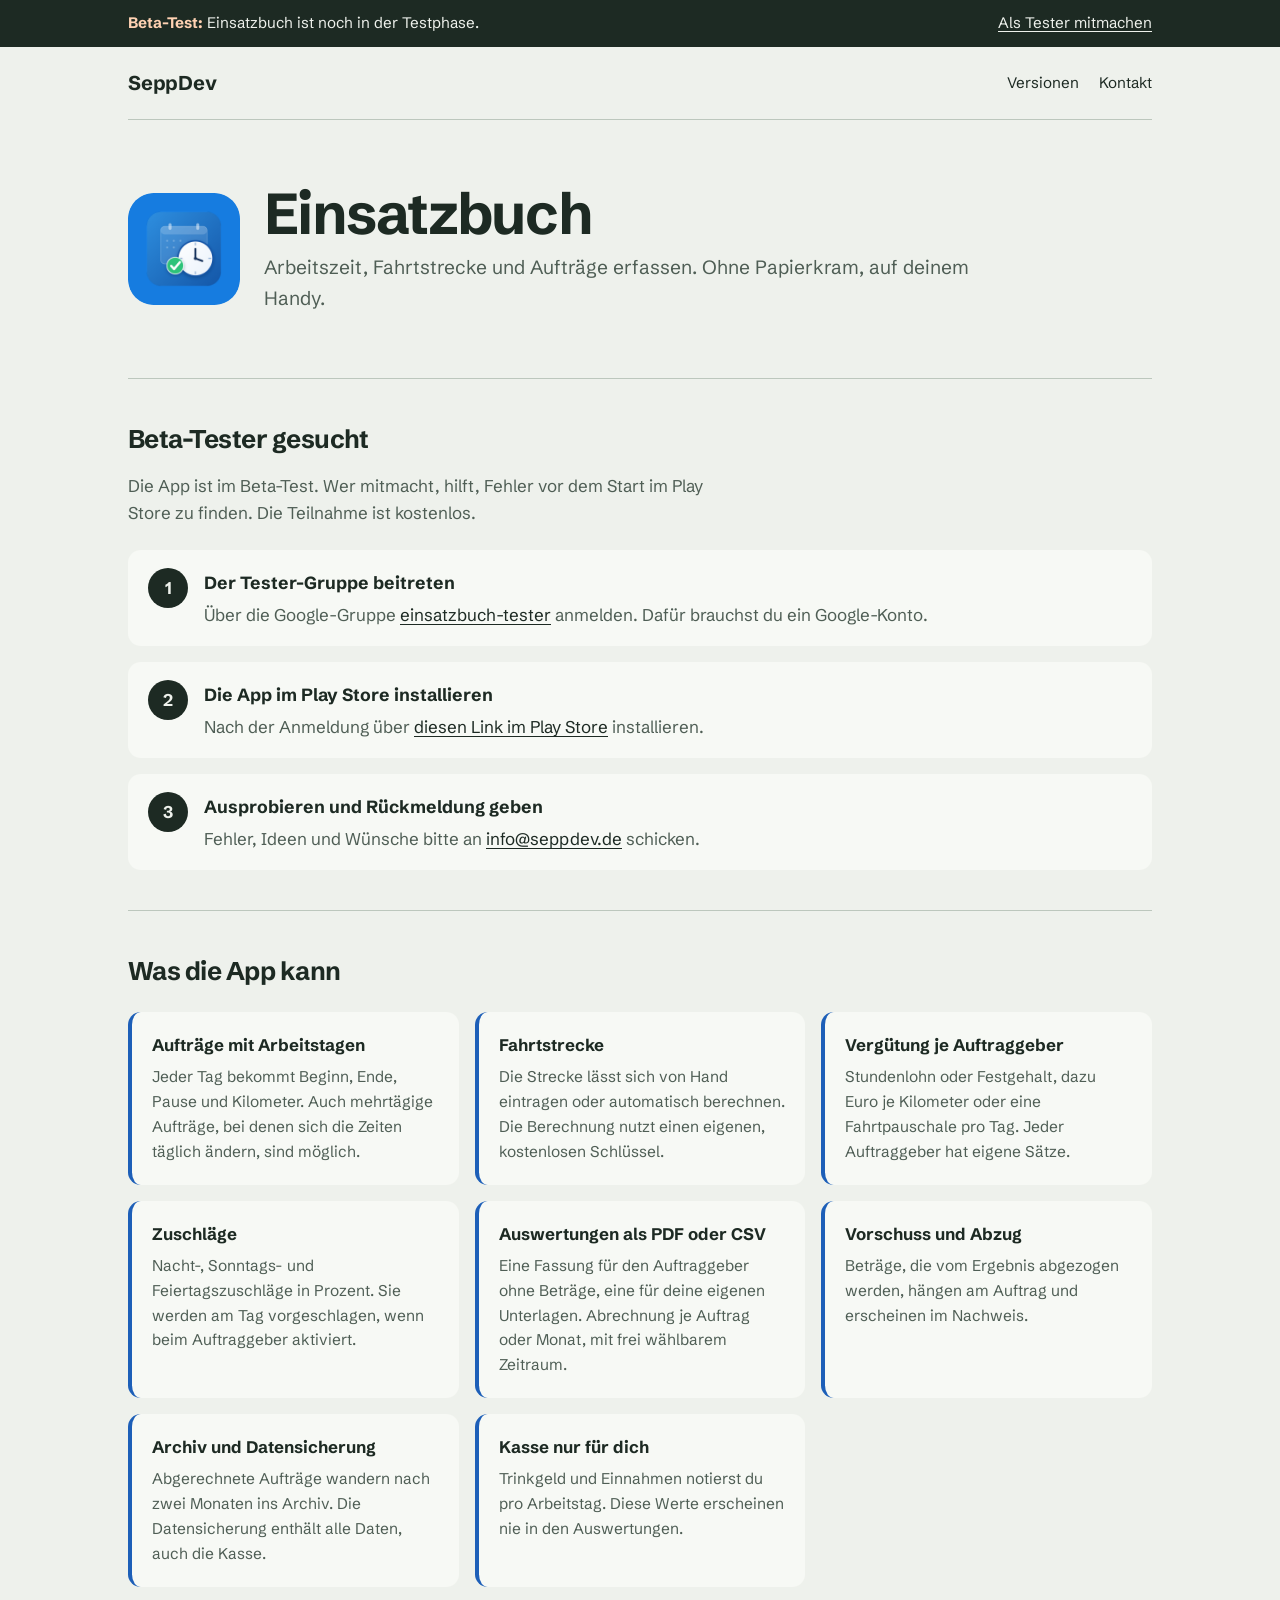
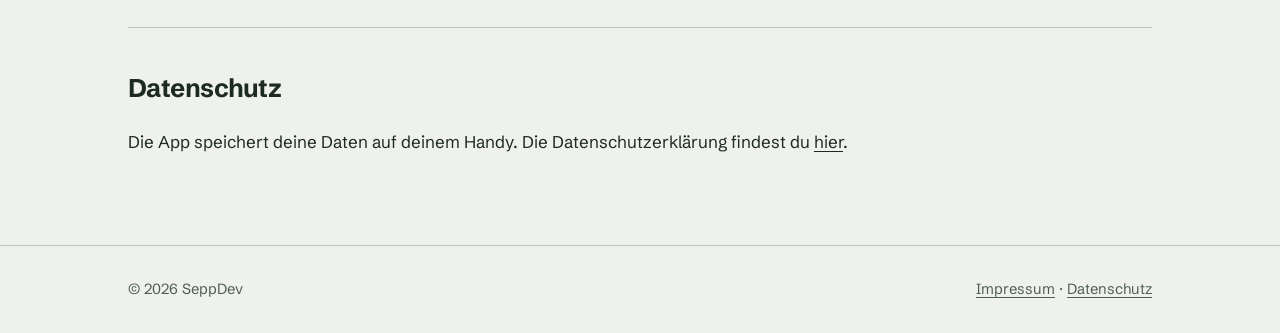
==== einsatzbuch/index.html @ 0b414c84 "Update site: beta info, tester steps, app icon Startseite und App-Seite mit Beta-Hinweis, Tester-Anl" ====
<!DOCTYPE html>
<html lang="de">
<head>
  <meta charset="utf-8">
  <meta name="viewport" content="width=device-width, initial-scale=1">
  <title>Einsatzbuch – Beta-Test – SeppDev</title>
  <meta name="description" content="Einsatzbuch: Arbeitszeit, Fahrtstrecke, Aufträge und Auswertungen auf dem Android-Handy. Jetzt im Beta-Test.">
  <link rel="preconnect" href="https://fonts.googleapis.com">
  <link rel="preconnect" href="https://fonts.gstatic.com" crossorigin>
  <link href="https://fonts.googleapis.com/css2?family=Schibsted+Grotesk:wght@400;600;700&display=swap" rel="stylesheet">
  <link rel="stylesheet" href="../style.css">
</head>
<body>

<div class="beta-bar">
  <div class="wrap">
    <span><strong>Beta-Test:</strong> Einsatzbuch ist noch in der Testphase.</span>
    <a href="#testen">Als Tester mitmachen</a>
  </div>
</div>

<header class="wrap site-head">
  <a class="brand" href="../">SeppDev</a>
  <nav class="site-nav" aria-label="Hauptmenü">
    <a href="versionen.html">Versionen</a>
    <a href="../#kontakt">Kontakt</a>
  </nav>
</header>

<main class="wrap">

  <div class="app-head">
    <img class="app-icon" src="icon.png" width="112" height="112" alt="Einsatzbuch-Icon">
    <div>
      <h1>Einsatzbuch</h1>
      <p class="lede">Arbeitszeit, Fahrtstrecke und Aufträge erfassen. Ohne Papierkram, auf deinem Handy.</p>
    </div>
  </div>

  <section id="testen" aria-labelledby="testen-titel">
    <h2 id="testen-titel">Beta-Tester gesucht</h2>
    <p class="section-lede">Die App ist im Beta-Test. Wer mitmacht, hilft, Fehler vor dem Start im Play Store zu finden. Die Teilnahme ist kostenlos.</p>
    <ol class="steps">
      <li>
        <div>
          <h3>Der Tester-Gruppe beitreten</h3>
          <p>Über die Google-Gruppe <a href="https://groups.google.com/g/einsatzbuch-tester">einsatzbuch-tester</a> anmelden. Dafür brauchst du ein Google-Konto.</p>
        </div>
      </li>
      <li>
        <div>
          <h3>Die App im Play Store installieren</h3>
          <p>Nach der Anmeldung über <a href="https://play.google.com/store/apps/details?id=de.einsatzbuch.app">diesen Link im Play Store</a> installieren.</p>
        </div>
      </li>
      <li>
        <div>
          <h3>Ausprobieren und Rückmeldung geben</h3>
          <p>Fehler, Ideen und Wünsche bitte an <a href="mailto:info@seppdev.de">info@seppdev.de</a> schicken.</p>
        </div>
      </li>
    </ol>
  </section>

  <section aria-labelledby="funktionen-titel">
    <h2 id="funktionen-titel">Was die App kann</h2>
    <div class="feature-grid">
      <article class="feature">
        <h3>Aufträge mit Arbeitstagen</h3>
        <p>Jeder Tag bekommt Beginn, Ende, Pause und Kilometer. Auch mehrtägige Aufträge, bei denen sich die Zeiten täglich ändern, sind möglich.</p>
      </article>
      <article class="feature">
        <h3>Fahrtstrecke</h3>
        <p>Die Strecke lässt sich von Hand eintragen oder automatisch berechnen. Die Berechnung nutzt einen eigenen, kostenlosen Schlüssel.</p>
      </article>
      <article class="feature">
        <h3>Vergütung je Auftraggeber</h3>
        <p>Stundenlohn oder Festgehalt, dazu Euro je Kilometer oder eine Fahrtpauschale pro Tag. Jeder Auftraggeber hat eigene Sätze.</p>
      </article>
      <article class="feature">
        <h3>Zuschläge</h3>
        <p>Nacht-, Sonntags- und Feiertagszuschläge in Prozent. Sie werden am Tag vorgeschlagen, wenn beim Auftraggeber aktiviert.</p>
      </article>
      <article class="feature">
        <h3>Auswertungen als PDF oder CSV</h3>
        <p>Eine Fassung für den Auftraggeber ohne Beträge, eine für deine eigenen Unterlagen. Abrechnung je Auftrag oder Monat, mit frei wählbarem Zeitraum.</p>
      </article>
      <article class="feature">
        <h3>Vorschuss und Abzug</h3>
        <p>Beträge, die vom Ergebnis abgezogen werden, hängen am Auftrag und erscheinen im Nachweis.</p>
      </article>
      <article class="feature">
        <h3>Archiv und Datensicherung</h3>
        <p>Abgerechnete Aufträge wandern nach zwei Monaten ins Archiv. Die Datensicherung enthält alle Daten, auch die Kasse.</p>
      </article>
      <article class="feature">
        <h3>Kasse nur für dich</h3>
        <p>Trinkgeld und Einnahmen notierst du pro Arbeitstag. Diese Werte erscheinen nie in den Auswertungen.</p>
      </article>
    </div>
  </section>

  <section aria-labelledby="daten-titel">
    <h2 id="daten-titel">Datenschutz</h2>
    <p>Die App speichert deine Daten auf deinem Handy. Die Datenschutzerklärung findest du <a href="../datenschutz.html">hier</a>.</p>
  </section>

</main>

<footer class="site-foot">
  <div class="wrap">
    <span>© 2026 SeppDev</span>
    <span><a href="../impressum.html">Impressum</a> · <a href="../datenschutz.html">Datenschutz</a></span>
  </div>
</footer>

</body>
</html>
---- style.css ----
/* SeppDev – gemeinsames Stylesheet */

:root {
  --paper: #eef1ec;
  --paper-2: #e4eae1;
  --card: #f7f9f5;
  --ink: #1d2a23;
  --ink-soft: #4f5e55;
  --rule: #bcc7bd;
  --signal: #e0570f;
  --signal-soft: #fde7d9;
  --blue: #1d5fb8;
  --measure: 62ch;
  --font: "Schibsted Grotesk", system-ui, -apple-system, "Segoe UI", sans-serif;
}

* { box-sizing: border-box; }
html { -webkit-text-size-adjust: 100%; scroll-behavior: smooth; }

body {
  margin: 0;
  background: var(--paper);
  color: var(--ink);
  font-family: var(--font);
  font-size: 1.0625rem;
  line-height: 1.6;
}

img, svg { display: block; max-width: 100%; }

a { color: var(--ink); text-decoration-thickness: 1px; text-underline-offset: 0.2em; }
a:hover { color: var(--signal); }

:focus-visible { outline: 3px solid var(--signal); outline-offset: 3px; }

.wrap { width: min(100% - 2.5rem, 64rem); margin-inline: auto; }

/* Kopfzeile */
.site-head {
  display: flex; align-items: center; justify-content: space-between; gap: 1rem;
  padding-block: 1.25rem; border-bottom: 1px solid var(--rule);
}
.brand { font-weight: 700; font-size: 1.25rem; letter-spacing: -0.01em; text-decoration: none; }
.site-nav { display: flex; flex-wrap: wrap; gap: 1.25rem; font-size: 0.95rem; }
.site-nav a { text-decoration: none; }
.site-nav a:hover { text-decoration: underline; }

/* Beta-Banner */
.beta-bar {
  background: var(--ink); color: var(--paper);
  padding-block: 0.7rem;
  font-size: 0.95rem;
}
.beta-bar .wrap { display: flex; flex-wrap: wrap; gap: 0.4rem 1rem; align-items: baseline; justify-content: space-between; }
.beta-bar strong { color: #ffd2b3; }
.beta-bar a { color: var(--paper); }

/* Hero */
.hero { padding-block: clamp(2.5rem, 7vw, 5rem) clamp(2rem, 5vw, 3.5rem); }
.hero h1 {
  font-size: clamp(2.3rem, 6vw, 4.4rem);
  line-height: 1.02; font-weight: 700; letter-spacing: -0.035em;
  margin: 0 0 1.25rem; max-width: 15ch;
}
.lede { font-size: 1.2rem; color: var(--ink-soft); max-width: var(--measure); margin: 0; }
.hero-actions { display: flex; flex-wrap: wrap; gap: 0.75rem; margin-top: 1.75rem; }

/* Buttons */
.btn {
  display: inline-block; padding: 0.75rem 1.25rem; border-radius: 0.6rem;
  background: var(--ink); color: var(--paper); text-decoration: none; font-weight: 600;
}
.btn:hover { background: var(--signal); color: #fff; }
.btn-ghost { background: transparent; color: var(--ink); box-shadow: inset 0 0 0 1.5px var(--ink); }
.btn-ghost:hover { background: var(--ink); color: var(--paper); }
.btn[aria-disabled="true"] { background: var(--rule); color: var(--ink-soft); pointer-events: none; }

/* Abschnitte */
section { padding-block: 2.5rem; border-top: 1px solid var(--rule); }
h2 { font-size: 1.6rem; letter-spacing: -0.02em; margin: 0 0 1.25rem; }
.section-lede { color: var(--ink-soft); max-width: var(--measure); margin: -0.5rem 0 1.5rem; }

/* Tester-Ablauf: echte Reihenfolge */
.steps { list-style: none; margin: 0; padding: 0; counter-reset: step; display: grid; gap: 1rem; }
.steps li {
  counter-increment: step;
  display: grid; grid-template-columns: 2.5rem 1fr; gap: 1rem;
  background: var(--card); border-radius: 0.8rem; padding: 1.1rem 1.25rem;
}
.steps li::before {
  content: counter(step);
  width: 2.5rem; height: 2.5rem; border-radius: 50%;
  display: grid; place-items: center; font-weight: 700;
  background: var(--ink); color: var(--paper);
}
.steps h3 { margin: 0.1rem 0 0.25rem; font-size: 1.1rem; }
.steps p { margin: 0; color: var(--ink-soft); }

/* Funktionen */
.feature-grid { display: grid; grid-template-columns: repeat(auto-fit, minmax(16rem, 1fr)); gap: 1rem; }
.feature {
  background: var(--card); border-radius: 0.8rem; padding: 1.25rem;
  border-left: 4px solid var(--blue);
}
.feature h3 { margin: 0 0 0.4rem; font-size: 1.05rem; }
.feature p { margin: 0; color: var(--ink-soft); font-size: 0.97rem; }
.feature .tag {
  display: inline-block; margin-bottom: 0.5rem; font-size: 0.8rem; font-weight: 600;
  background: var(--signal-soft); color: #9a3a06; padding: 0.15rem 0.5rem; border-radius: 999px;
}

/* Versionsverlauf */
.timeline { list-style: none; margin: 0; padding: 0; border-left: 2px solid var(--rule); }
.timeline li { position: relative; padding: 0 0 1.75rem 1.5rem; }
.timeline li::before {
  content: ""; position: absolute; left: -0.5rem; top: 0.35rem;
  width: 0.9rem; height: 0.9rem; border-radius: 50%;
  background: var(--paper); border: 2px solid var(--ink);
}
.timeline li.current::before { background: var(--signal); border-color: var(--signal); }
.timeline h3 { margin: 0 0 0.2rem; font-size: 1.15rem; }
.timeline .when { font-size: 0.9rem; color: var(--ink-soft); margin-bottom: 0.4rem; }
.timeline ul { margin: 0; padding-left: 1.1rem; color: var(--ink-soft); }
.timeline li.current .when::after { content: "  ·  aktuell"; color: var(--signal); font-weight: 600; }

/* App-Kopf */
.app-head { display: grid; grid-template-columns: 7rem 1fr; gap: 1.5rem; align-items: center; padding-block: clamp(2.5rem, 6vw, 4rem); }
.app-head .app-icon { width: 7rem; height: 7rem; border-radius: 1.6rem; }
.app-head h1 { font-size: clamp(2.2rem, 5.5vw, 3.6rem); letter-spacing: -0.03em; line-height: 1.05; margin: 0 0 0.5rem; }
.app-icon { border-radius: 1rem; }

/* Fußzeile */
.site-foot { margin-top: 2rem; padding-block: 2rem; border-top: 1px solid var(--rule); font-size: 0.92rem; color: var(--ink-soft); }
.site-foot .wrap { display: flex; flex-wrap: wrap; gap: 0.5rem 1.5rem; justify-content: space-between; }
.site-foot a { color: var(--ink-soft); }

/* Rechtstexte */
.legal { padding-block: 3rem 2rem; }
.legal h1 { font-size: 2.2rem; letter-spacing: -0.02em; margin: 0 0 1.5rem; }
.legal h2 { font-size: 1.2rem; margin: 2rem 0 0.5rem; }
.legal p, .legal address { max-width: var(--measure); font-style: normal; }

@media (max-width: 560px) {
  .site-head { flex-direction: column; align-items: flex-start; }
  .app-head { grid-template-columns: 1fr; }
  .app-head .app-icon { width: 5.5rem; height: 5.5rem; }
  .steps li { grid-template-columns: 2rem 1fr; }
  .steps li::before { width: 2rem; height: 2rem; }
}

@media (prefers-reduced-motion: reduce) {
  * { transition: none !important; animation: none !important; scroll-behavior: auto !important; }
}
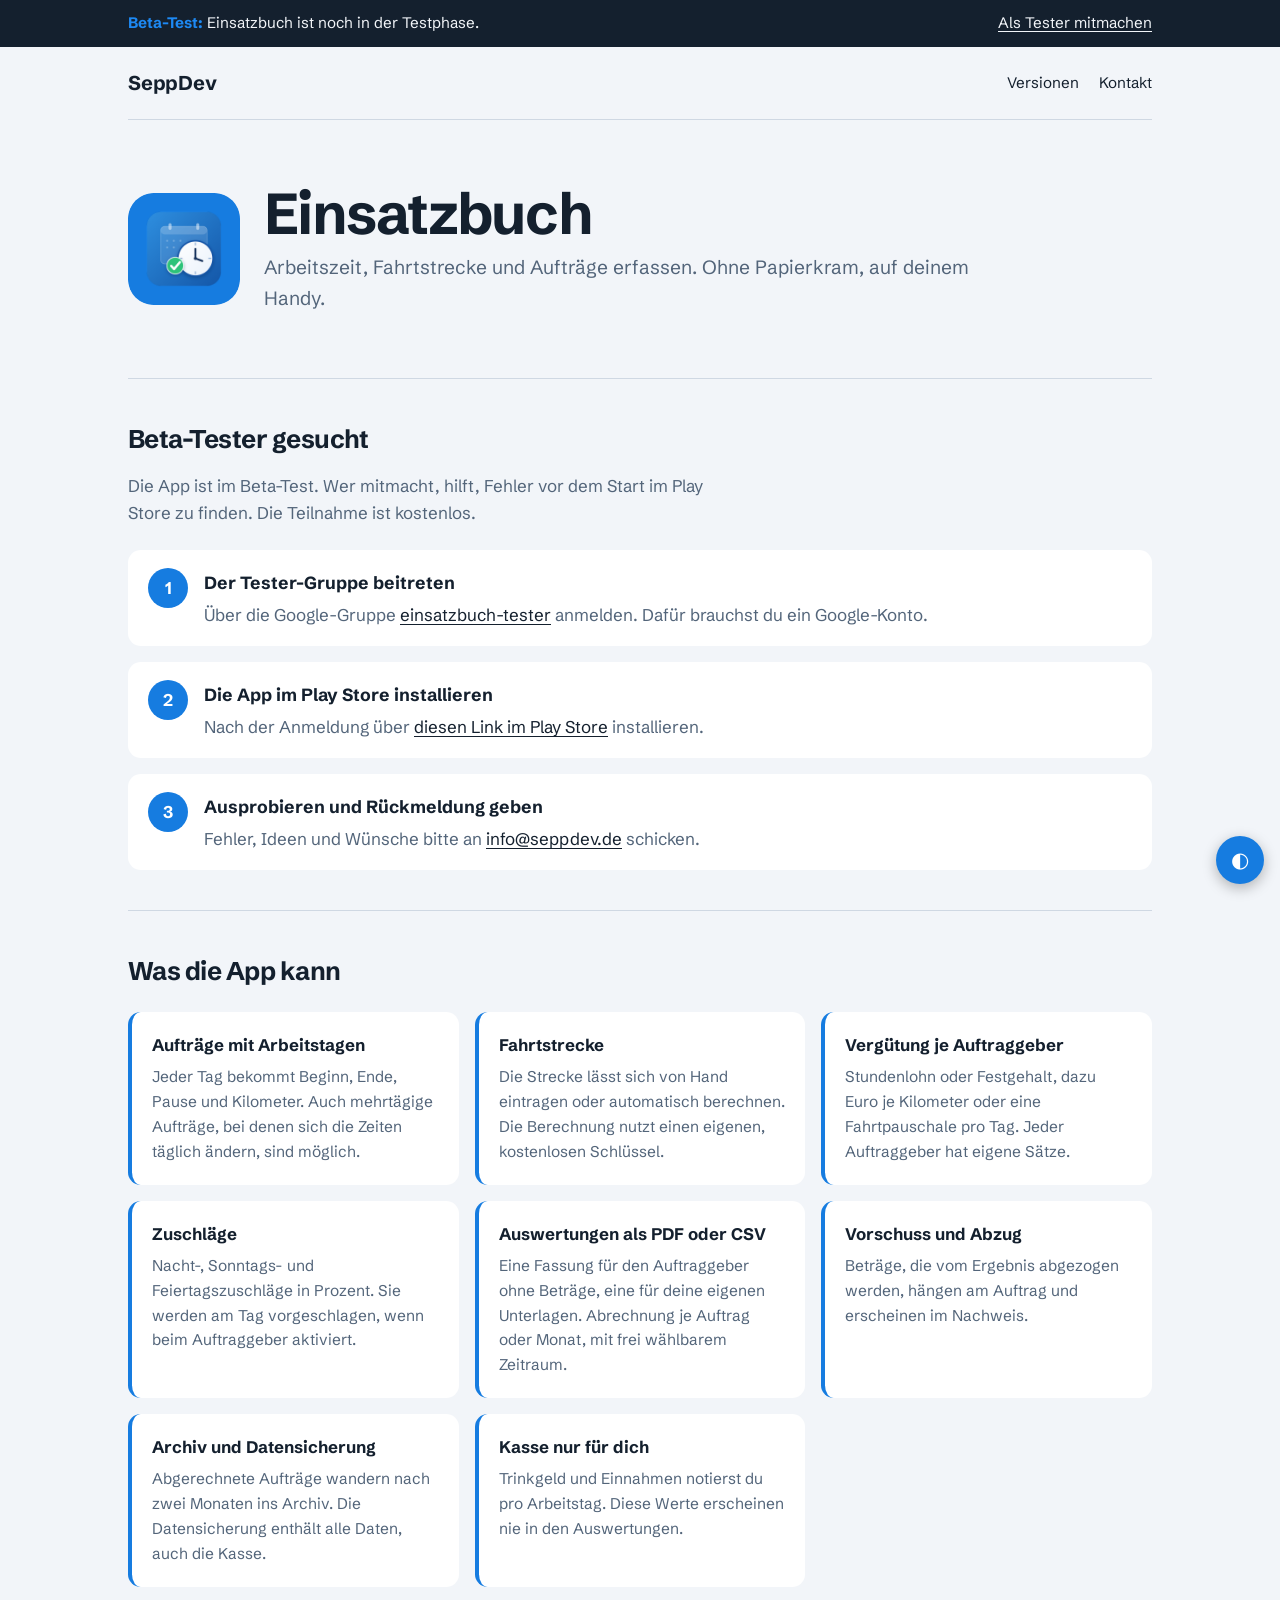
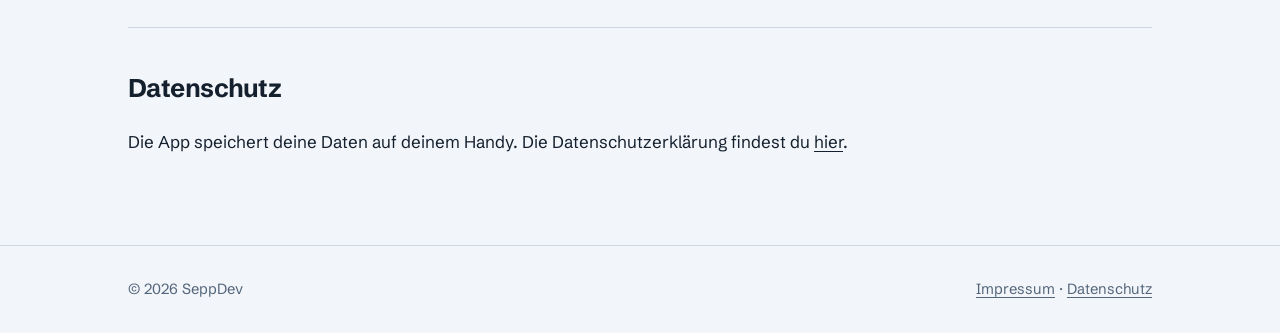
==== commit d7c97faf: "Add dark mode and accent color picker in app blue Co-Authored-By: Claude Sonnet 5.5 <noreply@anthrop" ====
--- a/einsatzbuch/index.html
+++ b/einsatzbuch/index.html
@@ -9,6 +9,7 @@
   <link rel="preconnect" href="https://fonts.gstatic.com" crossorigin>
   <link href="https://fonts.googleapis.com/css2?family=Schibsted+Grotesk:wght@400;600;700&display=swap" rel="stylesheet">
   <link rel="stylesheet" href="../style.css">
+  <script src="../theme.js"></script>
 </head>
 <body>
 
--- a/style.css
+++ b/style.css
@@ -1,17 +1,35 @@
 /* SeppDev – gemeinsames Stylesheet */
 
 :root {
-  --paper: #eef1ec;
-  --paper-2: #e4eae1;
-  --card: #f7f9f5;
-  --ink: #1d2a23;
-  --ink-soft: #4f5e55;
-  --rule: #bcc7bd;
-  --signal: #e0570f;
-  --signal-soft: #fde7d9;
-  --blue: #1d5fb8;
+  --accent: #167CE0;
+  --paper: #f2f5f9;
+  --paper-2: #e6ecf3;
+  --card: #ffffff;
+  --ink: #14202e;
+  --ink-soft: #53657a;
+  --rule: #cfd8e3;
+  --bar-bg: #14202e;
+  --bar-fg: #f2f5f9;
   --measure: 62ch;
   --font: "Schibsted Grotesk", system-ui, -apple-system, "Segoe UI", sans-serif;
+  color-scheme: light;
+}
+:root[data-theme="dark"] {
+  --paper: #0e151e;
+  --paper-2: #151f2b;
+  --card: #1a2635;
+  --ink: #e8eef5;
+  --ink-soft: #9fb0c2;
+  --rule: #2a3a4d;
+  --bar-bg: #1a2635;
+  --bar-fg: #e8eef5;
+  color-scheme: dark;
+}
+:root {
+  --accent-ink: color-mix(in srgb, var(--accent) 72%, var(--ink));
+  --accent-soft: color-mix(in srgb, var(--accent) 16%, var(--paper));
+  --signal: var(--accent-ink);
+  --blue: var(--accent);
 }
 
 * { box-sizing: border-box; }
@@ -47,13 +65,13 @@
 
 /* Beta-Banner */
 .beta-bar {
-  background: var(--ink); color: var(--paper);
+  background: var(--bar-bg); color: var(--bar-fg);
   padding-block: 0.7rem;
   font-size: 0.95rem;
 }
 .beta-bar .wrap { display: flex; flex-wrap: wrap; gap: 0.4rem 1rem; align-items: baseline; justify-content: space-between; }
-.beta-bar strong { color: #ffd2b3; }
-.beta-bar a { color: var(--paper); }
+.beta-bar strong { color: var(--accent-ink); filter: brightness(1.4); }
+.beta-bar a { color: var(--bar-fg); }
 
 /* Hero */
 .hero { padding-block: clamp(2.5rem, 7vw, 5rem) clamp(2rem, 5vw, 3.5rem); }
@@ -68,11 +86,11 @@
 /* Buttons */
 .btn {
   display: inline-block; padding: 0.75rem 1.25rem; border-radius: 0.6rem;
-  background: var(--ink); color: var(--paper); text-decoration: none; font-weight: 600;
+  background: var(--accent); color: #fff; text-decoration: none; font-weight: 600;
 }
-.btn:hover { background: var(--signal); color: #fff; }
-.btn-ghost { background: transparent; color: var(--ink); box-shadow: inset 0 0 0 1.5px var(--ink); }
-.btn-ghost:hover { background: var(--ink); color: var(--paper); }
+.btn:hover { background: var(--accent-ink); color: var(--paper); }
+.btn-ghost { background: transparent; color: var(--ink); box-shadow: inset 0 0 0 1.5px var(--rule); }
+.btn-ghost:hover { background: var(--card); color: var(--ink); box-shadow: inset 0 0 0 1.5px var(--accent); }
 .btn[aria-disabled="true"] { background: var(--rule); color: var(--ink-soft); pointer-events: none; }
 
 /* Abschnitte */
@@ -91,7 +109,7 @@
   content: counter(step);
   width: 2.5rem; height: 2.5rem; border-radius: 50%;
   display: grid; place-items: center; font-weight: 700;
-  background: var(--ink); color: var(--paper);
+  background: var(--accent); color: #fff;
 }
 .steps h3 { margin: 0.1rem 0 0.25rem; font-size: 1.1rem; }
 .steps p { margin: 0; color: var(--ink-soft); }
@@ -100,7 +118,7 @@
 .feature-grid { display: grid; grid-template-columns: repeat(auto-fit, minmax(16rem, 1fr)); gap: 1rem; }
 .feature {
   background: var(--card); border-radius: 0.8rem; padding: 1.25rem;
-  border-left: 4px solid var(--blue);
+  border-left: 4px solid var(--accent);
 }
 .feature h3 { margin: 0 0 0.4rem; font-size: 1.05rem; }
 .feature p { margin: 0; color: var(--ink-soft); font-size: 0.97rem; }
@@ -115,9 +133,9 @@
 .timeline li::before {
   content: ""; position: absolute; left: -0.5rem; top: 0.35rem;
   width: 0.9rem; height: 0.9rem; border-radius: 50%;
-  background: var(--paper); border: 2px solid var(--ink);
+  background: var(--paper); border: 2px solid var(--rule);
 }
-.timeline li.current::before { background: var(--signal); border-color: var(--signal); }
+.timeline li.current::before { background: var(--accent); border-color: var(--accent); }
 .timeline h3 { margin: 0 0 0.2rem; font-size: 1.15rem; }
 .timeline .when { font-size: 0.9rem; color: var(--ink-soft); margin-bottom: 0.4rem; }
 .timeline ul { margin: 0; padding-left: 1.1rem; color: var(--ink-soft); }
@@ -151,3 +169,29 @@
 @media (prefers-reduced-motion: reduce) {
   * { transition: none !important; animation: none !important; scroll-behavior: auto !important; }
 }
+
+/* Darstellung: schwebende Auswahl für Modus und Akzentfarbe */
+.look-toggle {
+  position: fixed; right: 1rem; bottom: 1rem; z-index: 20;
+  width: 3rem; height: 3rem; border-radius: 50%; border: 0; cursor: pointer;
+  background: var(--accent); color: #fff; font-size: 1.3rem; line-height: 1;
+  box-shadow: 0 4px 14px rgba(0,0,0,.28);
+}
+.look-panel {
+  position: fixed; right: 1rem; bottom: 4.5rem; z-index: 20; width: min(18rem, calc(100vw - 2rem));
+  background: var(--card); color: var(--ink); border: 1px solid var(--rule); border-radius: 0.9rem;
+  padding: 1rem; box-shadow: 0 10px 30px rgba(0,0,0,.25);
+}
+.look-panel[hidden] { display: none; }
+.look-panel h2 { font-size: 1rem; margin: 0 0 0.6rem; letter-spacing: 0; }
+.look-panel .row { display: flex; gap: 0.4rem; margin-bottom: 1rem; }
+.look-panel .row button {
+  flex: 1; padding: 0.5rem 0.25rem; border-radius: 0.5rem; cursor: pointer; font: inherit; font-size: 0.9rem;
+  background: transparent; color: var(--ink); border: 1px solid var(--rule);
+}
+.look-panel .row button[aria-pressed="true"] { background: var(--accent); border-color: var(--accent); color: #fff; }
+.swatches { display: grid; grid-template-columns: repeat(4, 1fr); gap: 0.5rem; }
+.swatches button {
+  height: 2.4rem; border-radius: 0.6rem; cursor: pointer; border: 2px solid transparent;
+}
+.swatches button[aria-pressed="true"] { border-color: var(--ink); box-shadow: inset 0 0 0 2px var(--card); }
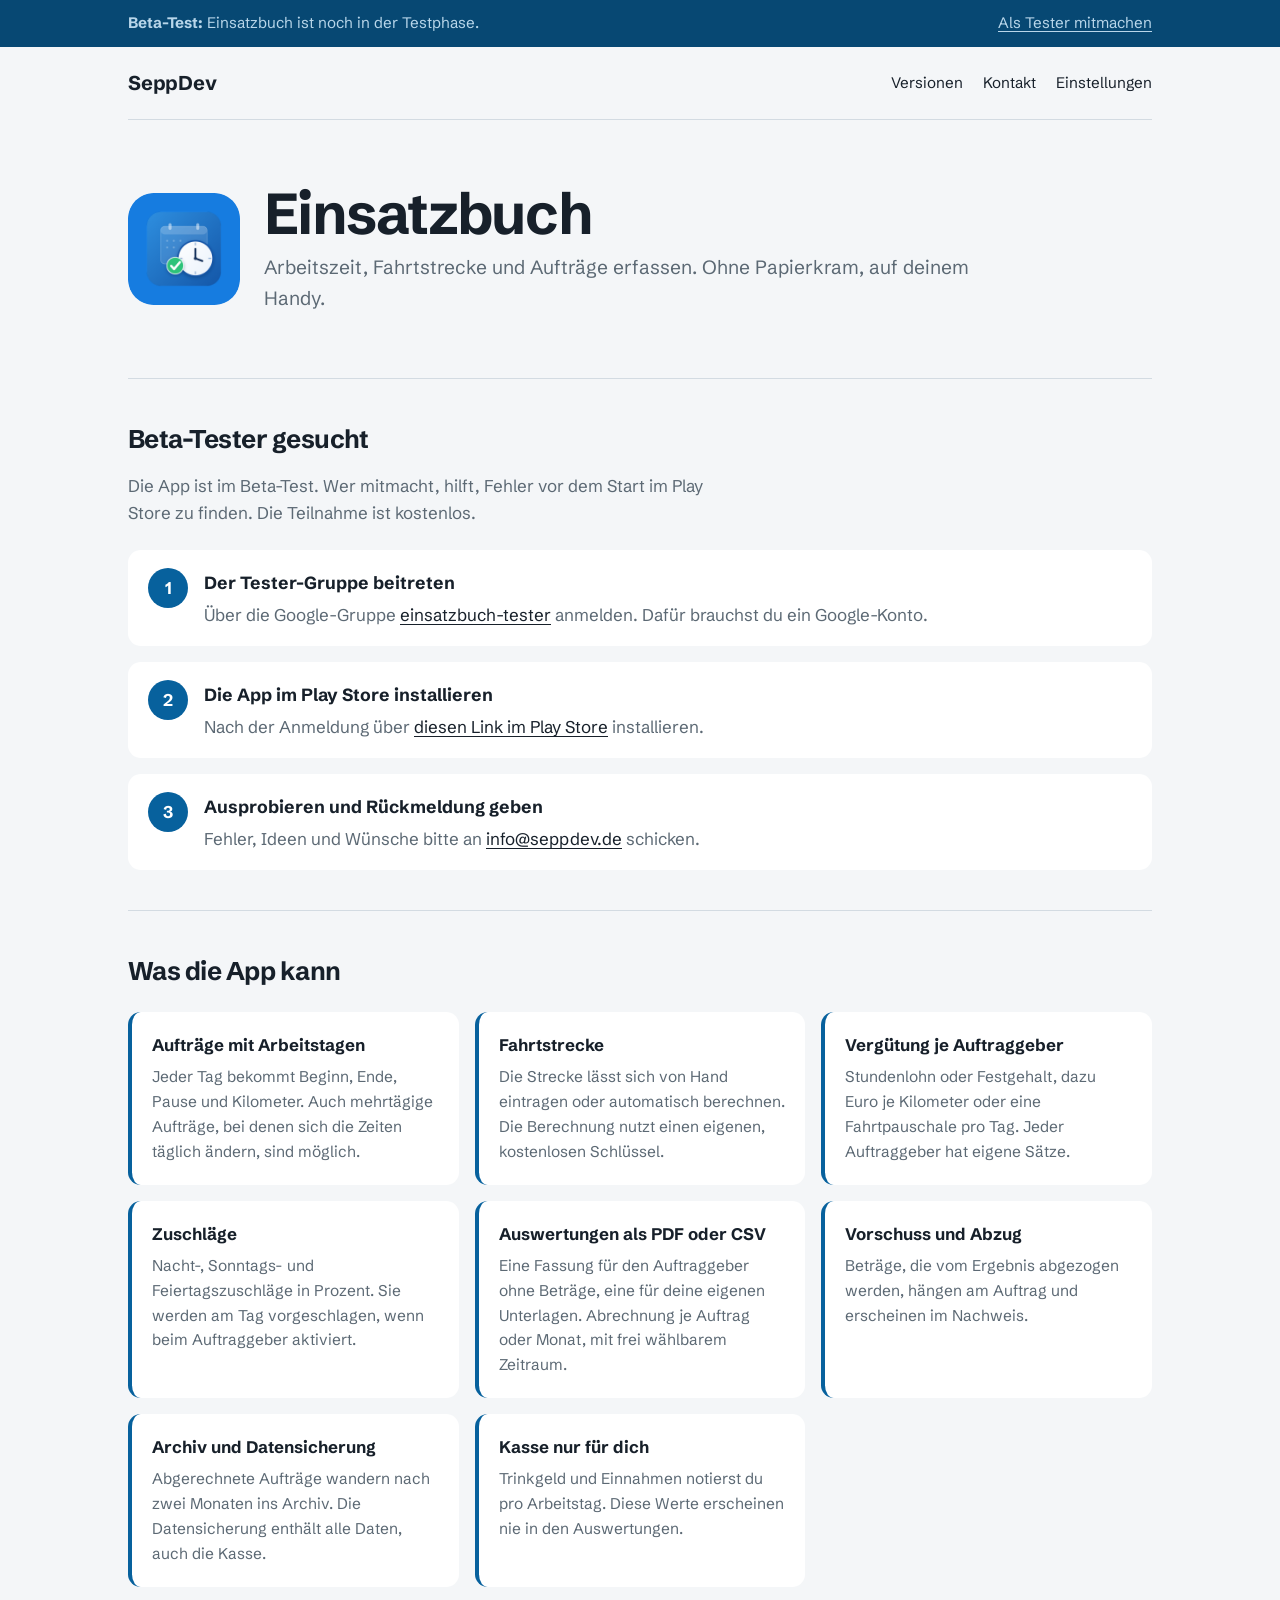
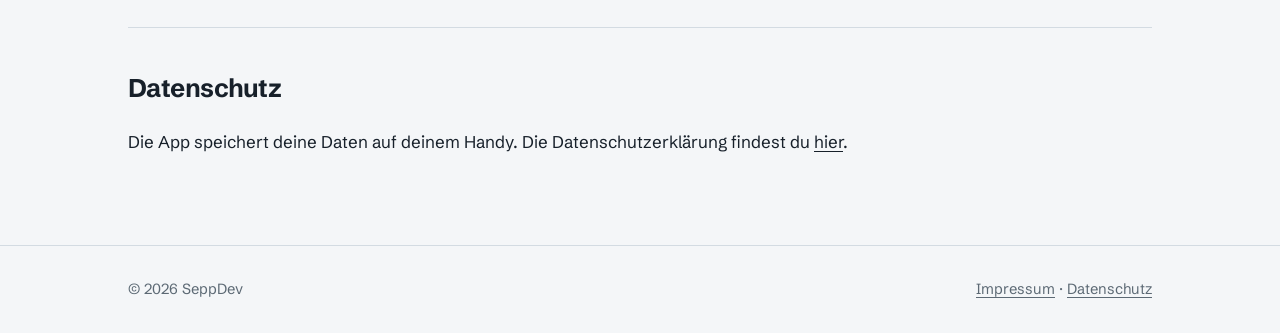
==== commit da9e1fb3: "Add settings page in the navigation with full personalization Co-Authored-By: Claude Sonnet 5.5 <nor" ====
--- a/einsatzbuch/index.html
+++ b/einsatzbuch/index.html
@@ -25,6 +25,7 @@
   <nav class="site-nav" aria-label="Hauptmenü">
     <a href="versionen.html">Versionen</a>
     <a href="../#kontakt">Kontakt</a>
+    <a href="../einstellungen.html">Einstellungen</a>
   </nav>
 </header>
 
--- a/style.css
+++ b/style.css
@@ -1,35 +1,39 @@
 /* SeppDev – gemeinsames Stylesheet */
 
+/* Farben und Töne stammen aus der App (Theme.kt, Accents.kt). theme.js setzt sie je nach Auswahl. */
 :root {
-  --accent: #167CE0;
-  --paper: #f2f5f9;
-  --paper-2: #e6ecf3;
-  --card: #ffffff;
-  --ink: #14202e;
-  --ink-soft: #53657a;
-  --rule: #cfd8e3;
-  --bar-bg: #14202e;
-  --bar-fg: #f2f5f9;
+  --paper: #F4F6F8;
+  --card: #FFFFFF;
+  --ink: #17202A;
+  --ink-soft: #5C6974;
+  --rule: #D3DBE2;
+  --accent: #07619D;
+  --on-accent: #FFFFFF;
+  --accent-ink: #07619D;
+  --accent-deep: #074873;
+  --on-deep: #B8D6EA;
+  --accent-soft: #DFEAF2;
+  --bar-bg: var(--accent-deep);
+  --bar-fg: var(--on-deep);
+  --signal: var(--accent-ink);
+  --rs: 1;
+  --sp: 1;
   --measure: 62ch;
   --font: "Schibsted Grotesk", system-ui, -apple-system, "Segoe UI", sans-serif;
   color-scheme: light;
 }
+:root[data-font="system"] { --font: system-ui, -apple-system, "Segoe UI", Roboto, sans-serif; }
+:root[data-font="serif"] { --font: Georgia, "Times New Roman", serif; }
 :root[data-theme="dark"] {
-  --paper: #0e151e;
-  --paper-2: #151f2b;
-  --card: #1a2635;
-  --ink: #e8eef5;
-  --ink-soft: #9fb0c2;
-  --rule: #2a3a4d;
-  --bar-bg: #1a2635;
-  --bar-fg: #e8eef5;
+  --paper: #111820;
+  --card: #161C22;
+  --ink: #E8EDF2;
+  --ink-soft: #9AA7B2;
+  --rule: #323D47;
+  --accent-ink: #84C2EB;
+  --accent-deep: #0E344E;
+  --accent-soft: #2A3A46;
   color-scheme: dark;
-}
-:root {
-  --accent-ink: color-mix(in srgb, var(--accent) 72%, var(--ink));
-  --accent-soft: color-mix(in srgb, var(--accent) 16%, var(--paper));
-  --signal: var(--accent-ink);
-  --blue: var(--accent);
 }
 
 * { box-sizing: border-box; }
@@ -70,7 +74,7 @@
   font-size: 0.95rem;
 }
 .beta-bar .wrap { display: flex; flex-wrap: wrap; gap: 0.4rem 1rem; align-items: baseline; justify-content: space-between; }
-.beta-bar strong { color: var(--accent-ink); filter: brightness(1.4); }
+.beta-bar strong { color: var(--bar-fg); }
 .beta-bar a { color: var(--bar-fg); }
 
 /* Hero */
@@ -85,16 +89,16 @@
 
 /* Buttons */
 .btn {
-  display: inline-block; padding: 0.75rem 1.25rem; border-radius: 0.6rem;
-  background: var(--accent); color: #fff; text-decoration: none; font-weight: 600;
+  display: inline-block; padding: 0.75rem 1.25rem; border-radius: calc(0.6rem * var(--rs));
+  background: var(--accent); color: var(--on-accent); text-decoration: none; font-weight: 600;
 }
-.btn:hover { background: var(--accent-ink); color: var(--paper); }
+.btn:hover { background: var(--accent-deep); color: var(--on-deep); }
 .btn-ghost { background: transparent; color: var(--ink); box-shadow: inset 0 0 0 1.5px var(--rule); }
 .btn-ghost:hover { background: var(--card); color: var(--ink); box-shadow: inset 0 0 0 1.5px var(--accent); }
 .btn[aria-disabled="true"] { background: var(--rule); color: var(--ink-soft); pointer-events: none; }
 
 /* Abschnitte */
-section { padding-block: 2.5rem; border-top: 1px solid var(--rule); }
+section { padding-block: calc(2.5rem * var(--sp)); border-top: 1px solid var(--rule); }
 h2 { font-size: 1.6rem; letter-spacing: -0.02em; margin: 0 0 1.25rem; }
 .section-lede { color: var(--ink-soft); max-width: var(--measure); margin: -0.5rem 0 1.5rem; }
 
@@ -103,13 +107,13 @@
 .steps li {
   counter-increment: step;
   display: grid; grid-template-columns: 2.5rem 1fr; gap: 1rem;
-  background: var(--card); border-radius: 0.8rem; padding: 1.1rem 1.25rem;
+  background: var(--card); border-radius: calc(0.8rem * var(--rs)); padding: 1.1rem 1.25rem;
 }
 .steps li::before {
   content: counter(step);
   width: 2.5rem; height: 2.5rem; border-radius: 50%;
   display: grid; place-items: center; font-weight: 700;
-  background: var(--accent); color: #fff;
+  background: var(--accent); color: var(--on-accent);
 }
 .steps h3 { margin: 0.1rem 0 0.25rem; font-size: 1.1rem; }
 .steps p { margin: 0; color: var(--ink-soft); }
@@ -117,19 +121,15 @@
 /* Funktionen */
 .feature-grid { display: grid; grid-template-columns: repeat(auto-fit, minmax(16rem, 1fr)); gap: 1rem; }
 .feature {
-  background: var(--card); border-radius: 0.8rem; padding: 1.25rem;
+  background: var(--card); border-radius: calc(0.8rem * var(--rs)); padding: 1.25rem;
   border-left: 4px solid var(--accent);
 }
 .feature h3 { margin: 0 0 0.4rem; font-size: 1.05rem; }
 .feature p { margin: 0; color: var(--ink-soft); font-size: 0.97rem; }
-.feature .tag {
-  display: inline-block; margin-bottom: 0.5rem; font-size: 0.8rem; font-weight: 600;
-  background: var(--signal-soft); color: #9a3a06; padding: 0.15rem 0.5rem; border-radius: 999px;
-}
 
 /* Versionsverlauf */
 .timeline { list-style: none; margin: 0; padding: 0; border-left: 2px solid var(--rule); }
-.timeline li { position: relative; padding: 0 0 1.75rem 1.5rem; }
+.timeline li { position: relative; padding: 0 0 calc(1.75rem * var(--sp)) 1.5rem; }
 .timeline li::before {
   content: ""; position: absolute; left: -0.5rem; top: 0.35rem;
   width: 0.9rem; height: 0.9rem; border-radius: 50%;
@@ -143,9 +143,9 @@
 
 /* App-Kopf */
 .app-head { display: grid; grid-template-columns: 7rem 1fr; gap: 1.5rem; align-items: center; padding-block: clamp(2.5rem, 6vw, 4rem); }
-.app-head .app-icon { width: 7rem; height: 7rem; border-radius: 1.6rem; }
+.app-head .app-icon { width: 7rem; height: 7rem; border-radius: calc(1.6rem * var(--rs)); }
 .app-head h1 { font-size: clamp(2.2rem, 5.5vw, 3.6rem); letter-spacing: -0.03em; line-height: 1.05; margin: 0 0 0.5rem; }
-.app-icon { border-radius: 1rem; }
+.app-icon { border-radius: calc(1rem * var(--rs)); }
 
 /* Fußzeile */
 .site-foot { margin-top: 2rem; padding-block: 2rem; border-top: 1px solid var(--rule); font-size: 0.92rem; color: var(--ink-soft); }
@@ -170,28 +170,22 @@
   * { transition: none !important; animation: none !important; scroll-behavior: auto !important; }
 }
 
-/* Darstellung: schwebende Auswahl für Modus und Akzentfarbe */
-.look-toggle {
-  position: fixed; right: 1rem; bottom: 1rem; z-index: 20;
-  width: 3rem; height: 3rem; border-radius: 50%; border: 0; cursor: pointer;
-  background: var(--accent); color: #fff; font-size: 1.3rem; line-height: 1;
-  box-shadow: 0 4px 14px rgba(0,0,0,.28);
+
+/* Einstellungsseite */
+.set-group { border: 0; padding: 0; margin: 0 0 1.75rem; }
+.set-group legend { font-weight: 600; margin-bottom: 0.6rem; padding: 0; }
+.seg { display: flex; flex-wrap: wrap; gap: 0.5rem; }
+.seg button {
+  padding: 0.6rem 1rem; border-radius: calc(0.6rem * var(--rs)); cursor: pointer; font: inherit; font-size: 0.95rem;
+  background: var(--card); color: var(--ink); border: 1px solid var(--rule);
 }
-.look-panel {
-  position: fixed; right: 1rem; bottom: 4.5rem; z-index: 20; width: min(18rem, calc(100vw - 2rem));
-  background: var(--card); color: var(--ink); border: 1px solid var(--rule); border-radius: 0.9rem;
-  padding: 1rem; box-shadow: 0 10px 30px rgba(0,0,0,.25);
-}
-.look-panel[hidden] { display: none; }
-.look-panel h2 { font-size: 1rem; margin: 0 0 0.6rem; letter-spacing: 0; }
-.look-panel .row { display: flex; gap: 0.4rem; margin-bottom: 1rem; }
-.look-panel .row button {
-  flex: 1; padding: 0.5rem 0.25rem; border-radius: 0.5rem; cursor: pointer; font: inherit; font-size: 0.9rem;
-  background: transparent; color: var(--ink); border: 1px solid var(--rule);
-}
-.look-panel .row button[aria-pressed="true"] { background: var(--accent); border-color: var(--accent); color: #fff; }
-.swatches { display: grid; grid-template-columns: repeat(4, 1fr); gap: 0.5rem; }
-.swatches button {
-  height: 2.4rem; border-radius: 0.6rem; cursor: pointer; border: 2px solid transparent;
-}
-.swatches button[aria-pressed="true"] { border-color: var(--ink); box-shadow: inset 0 0 0 2px var(--card); }
+.seg button:hover { border-color: var(--accent); }
+.seg button[aria-pressed="true"] { background: var(--accent); border-color: var(--accent); color: var(--on-accent); }
+.swatches { display: grid; grid-template-columns: repeat(auto-fill, minmax(4rem, 1fr)); gap: 0.6rem; max-width: 30rem; }
+.swatches button { height: 2.8rem; border-radius: calc(0.7rem * var(--rs)); cursor: pointer; border: 2px solid transparent; }
+.swatches button[aria-pressed="true"] { border-color: var(--ink); box-shadow: inset 0 0 0 3px var(--card); }
+.reset-row { padding-block: 0.5rem 1rem; }
+.btn-plain { font: inherit; border: 0; cursor: pointer; }
+.preview { background: var(--card); border-left: 4px solid var(--accent); border-radius: calc(0.8rem * var(--rs)); padding: 1.25rem; margin-bottom: 2rem; }
+.preview h3 { margin: 0 0 0.4rem; }
+.preview p { margin: 0 0 1rem; color: var(--ink-soft); max-width: var(--measure); }
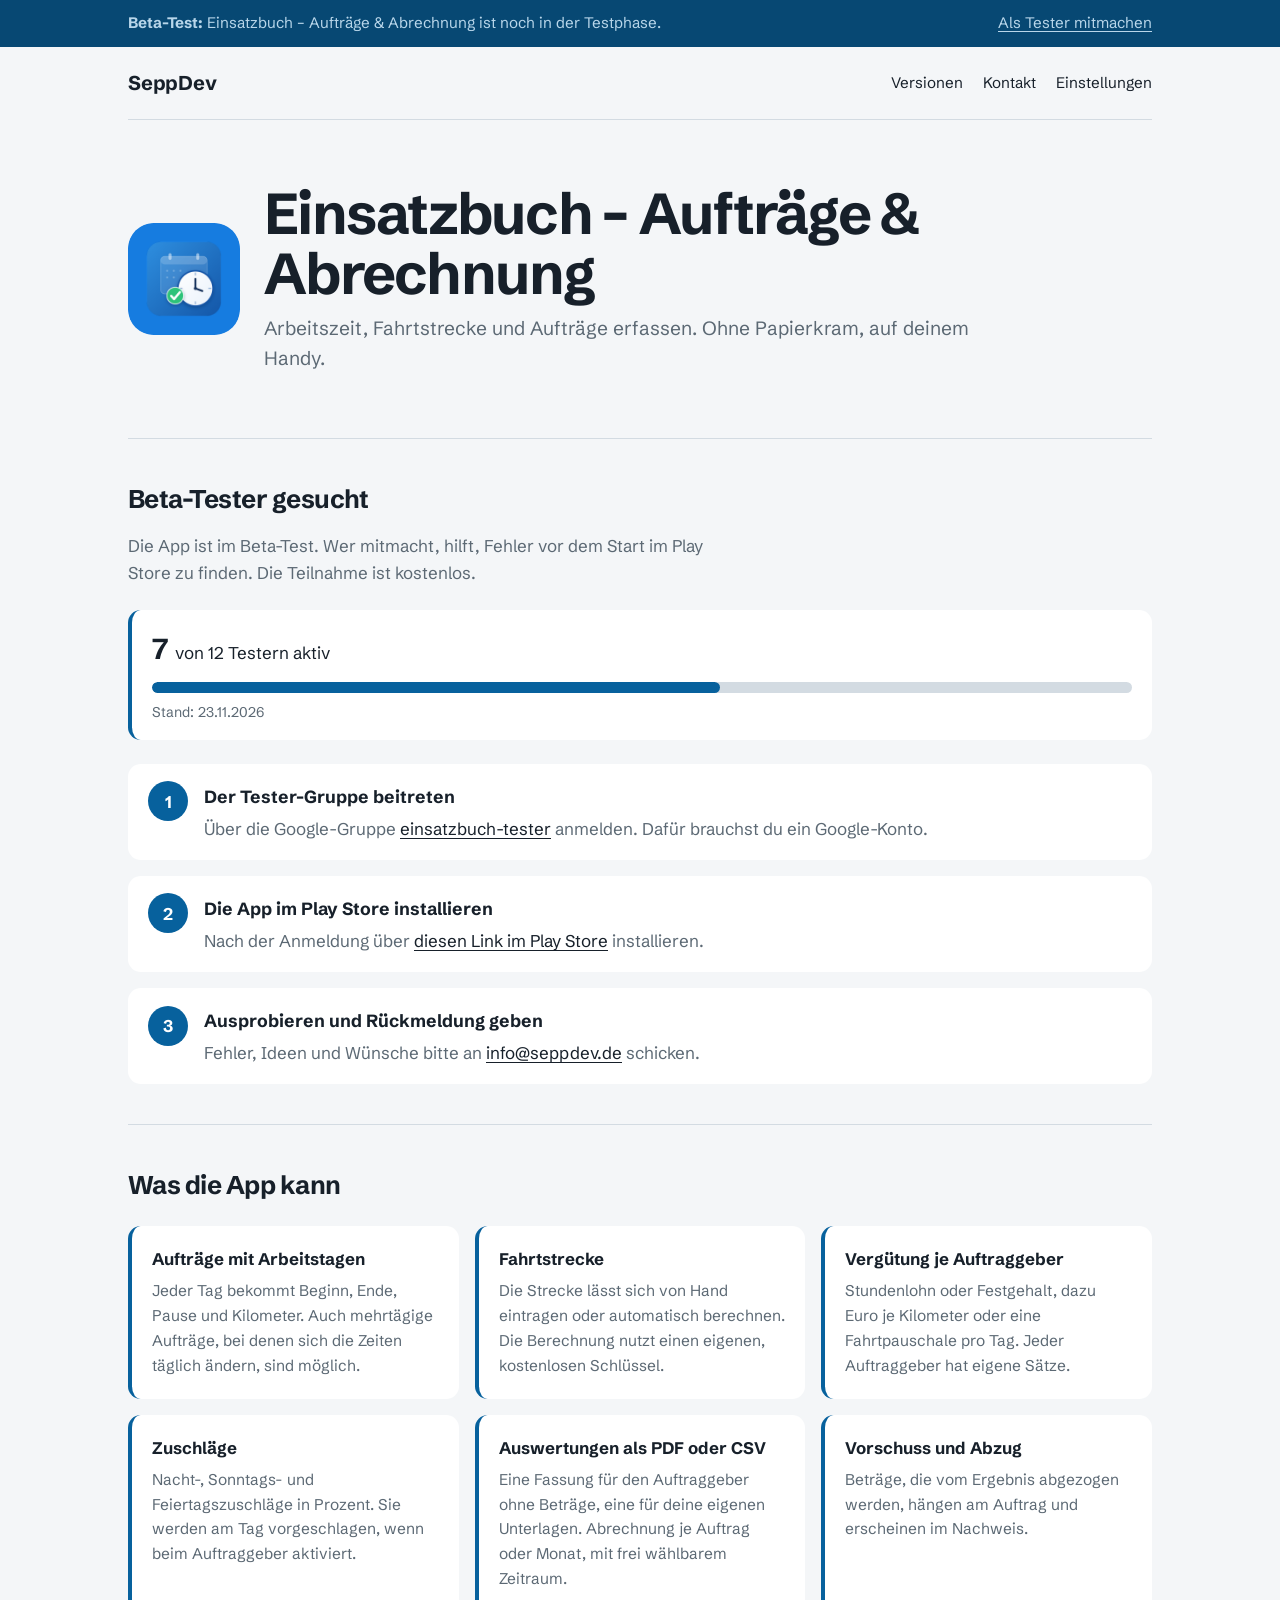
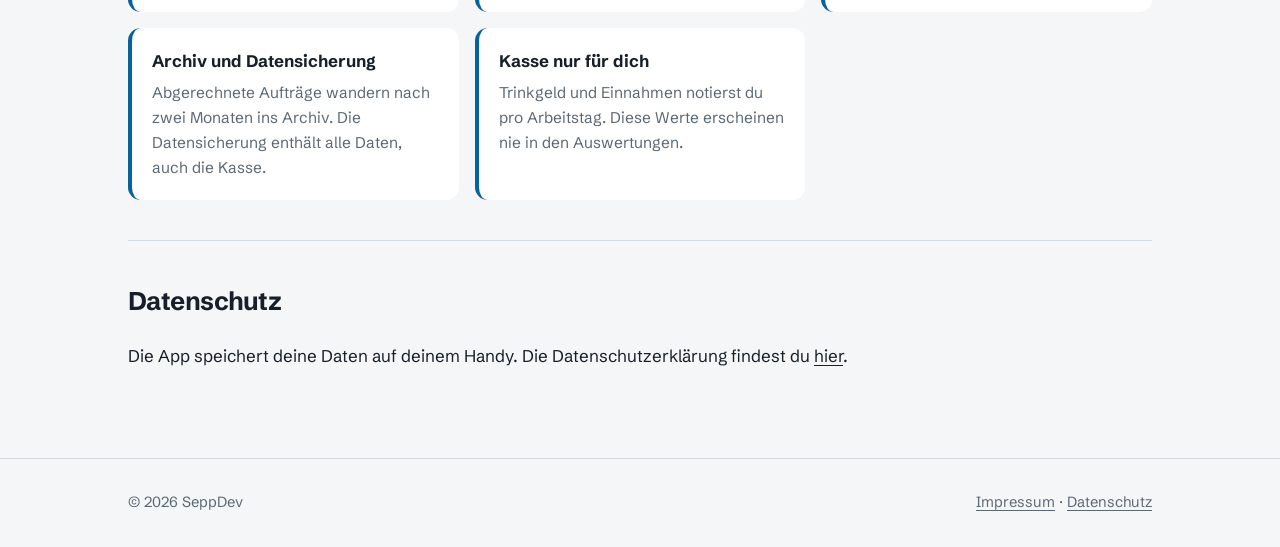
==== commit 4c25f5ba: "Rename app to Einsatzbuch – Aufträge & Abrechnung across site Co-Authored-By: Claude Haiku 5.5 <nore" ====
--- a/einsatzbuch/index.html
+++ b/einsatzbuch/index.html
@@ -3,7 +3,7 @@
 <head>
   <meta charset="utf-8">
   <meta name="viewport" content="width=device-width, initial-scale=1">
-  <title>Einsatzbuch – Beta-Test – SeppDev</title>
+  <title>Einsatzbuch – Aufträge &amp; Abrechnung – Beta-Test – SeppDev</title>
   <meta name="description" content="Einsatzbuch: Arbeitszeit, Fahrtstrecke, Aufträge und Auswertungen auf dem Android-Handy. Jetzt im Beta-Test.">
   <link rel="preconnect" href="https://fonts.googleapis.com">
   <link rel="preconnect" href="https://fonts.gstatic.com" crossorigin>
@@ -15,7 +15,7 @@
 
 <div class="beta-bar">
   <div class="wrap">
-    <span><strong>Beta-Test:</strong> Einsatzbuch ist noch in der Testphase.</span>
+    <span><strong>Beta-Test:</strong> Einsatzbuch – Aufträge &amp; Abrechnung ist noch in der Testphase.</span>
     <a href="#testen">Als Tester mitmachen</a>
   </div>
 </div>
@@ -34,7 +34,7 @@
   <div class="app-head">
     <img class="app-icon" src="icon.png" width="112" height="112" alt="Einsatzbuch-Icon">
     <div>
-      <h1>Einsatzbuch</h1>
+      <h1>Einsatzbuch – Aufträge &amp; Abrechnung</h1>
       <p class="lede">Arbeitszeit, Fahrtstrecke und Aufträge erfassen. Ohne Papierkram, auf deinem Handy.</p>
     </div>
   </div>
@@ -42,6 +42,11 @@
   <section id="testen" aria-labelledby="testen-titel">
     <h2 id="testen-titel">Beta-Tester gesucht</h2>
     <p class="section-lede">Die App ist im Beta-Test. Wer mitmacht, hilft, Fehler vor dem Start im Play Store zu finden. Die Teilnahme ist kostenlos.</p>
+    <div id="testers" class="tester-count" hidden>
+      <p class="tester-line"><strong id="testers-num"></strong> <span id="testers-text"></span></p>
+      <div class="bar" role="progressbar" aria-valuemin="0" aria-valuenow="0" aria-valuemax="0" aria-label="Aktive Tester"><span id="testers-fill"></span></div>
+      <p class="tester-stand" id="testers-stand"></p>
+    </div>
     <ol class="steps">
       <li>
         <div>
@@ -116,5 +121,30 @@
   </div>
 </footer>
 
+<script>
+(function () {
+  var box = document.getElementById('testers');
+  if (!box || !window.fetch) return;
+  fetch('../testers.json', { cache: 'no-cache' }).then(function (r) { return r.json(); }).then(function (d) {
+    var a = d.aktiv, z = d.ziel;
+    if (typeof a !== 'number' || a < 0) return;
+    document.getElementById('testers-num').textContent = a;
+    var done = typeof z === 'number' && z > 0 && a >= z;
+    document.getElementById('testers-text').textContent = !z ? (a === 1 ? 'aktiver Tester' : 'aktive Tester')
+      : done ? 'aktive Tester. Das Ziel von ' + z + ' ist erreicht, danke! Weitere sind willkommen.'
+      : 'von ' + z + ' Testern aktiv';
+    var bar = box.querySelector('.bar');
+    if (z > 0) {
+      bar.setAttribute('aria-valuenow', Math.min(a, z)); bar.setAttribute('aria-valuemax', z);
+      document.getElementById('testers-fill').style.width = Math.min(100, Math.round(a / z * 100)) + '%';
+    } else { bar.hidden = true; }
+    if (d.stand) {
+      var dt = new Date(d.stand);
+      document.getElementById('testers-stand').textContent = 'Stand: ' + (isNaN(dt) ? d.stand : dt.toLocaleDateString('de-DE'));
+    }
+    box.hidden = false;
+  }).catch(function () {});
+})();
+</script>
 </body>
 </html>
--- a/style.css
+++ b/style.css
@@ -129,17 +129,17 @@
 
 /* Versionsverlauf */
 .timeline { list-style: none; margin: 0; padding: 0; border-left: 2px solid var(--rule); }
-.timeline li { position: relative; padding: 0 0 calc(1.75rem * var(--sp)) 1.5rem; }
-.timeline li::before {
+.timeline > li { position: relative; padding: 0 0 calc(1.75rem * var(--sp)) 1.5rem; }
+.timeline > li::before {
   content: ""; position: absolute; left: -0.5rem; top: 0.35rem;
   width: 0.9rem; height: 0.9rem; border-radius: 50%;
   background: var(--paper); border: 2px solid var(--rule);
 }
-.timeline li.current::before { background: var(--accent); border-color: var(--accent); }
+.timeline > li.current::before { background: var(--accent); border-color: var(--accent); }
 .timeline h3 { margin: 0 0 0.2rem; font-size: 1.15rem; }
 .timeline .when { font-size: 0.9rem; color: var(--ink-soft); margin-bottom: 0.4rem; }
 .timeline ul { margin: 0; padding-left: 1.1rem; color: var(--ink-soft); }
-.timeline li.current .when::after { content: "  ·  aktuell"; color: var(--signal); font-weight: 600; }
+.timeline > li.current .when { color: var(--accent-ink); font-weight: 600; }
 
 /* App-Kopf */
 .app-head { display: grid; grid-template-columns: 7rem 1fr; gap: 1.5rem; align-items: center; padding-block: clamp(2.5rem, 6vw, 4rem); }
@@ -189,3 +189,17 @@
 .preview { background: var(--card); border-left: 4px solid var(--accent); border-radius: calc(0.8rem * var(--rs)); padding: 1.25rem; margin-bottom: 2rem; }
 .preview h3 { margin: 0 0 0.4rem; }
 .preview p { margin: 0 0 1rem; color: var(--ink-soft); max-width: var(--measure); }
+
+/* Tester-Zähler */
+.tester-count { background: var(--card); border-left: 4px solid var(--accent); border-radius: calc(0.8rem * var(--rs)); padding: 1rem 1.25rem; margin: 0 0 1.5rem; }
+.tester-count[hidden] { display: none; }
+.tester-line { margin: 0 0 0.6rem; }
+.tester-line strong { font-size: 1.8rem; letter-spacing: -0.02em; margin-right: 0.25rem; }
+.tester-count .bar { height: 0.7rem; background: var(--rule); border-radius: 999px; overflow: hidden; }
+.tester-count .bar[hidden] { display: none; }
+.tester-count .bar span { display: block; height: 100%; width: 0; background: var(--accent); border-radius: 999px; transition: width .6s ease; }
+.tester-stand { margin: 0.5rem 0 0; font-size: 0.88rem; color: var(--ink-soft); }
+.tester-stand:empty { display: none; }
+@media (prefers-reduced-motion: reduce) { .tester-count .bar span { transition: none; } }
+
+.visually-hidden { position: absolute; width: 1px; height: 1px; overflow: hidden; clip: rect(0 0 0 0); white-space: nowrap; }
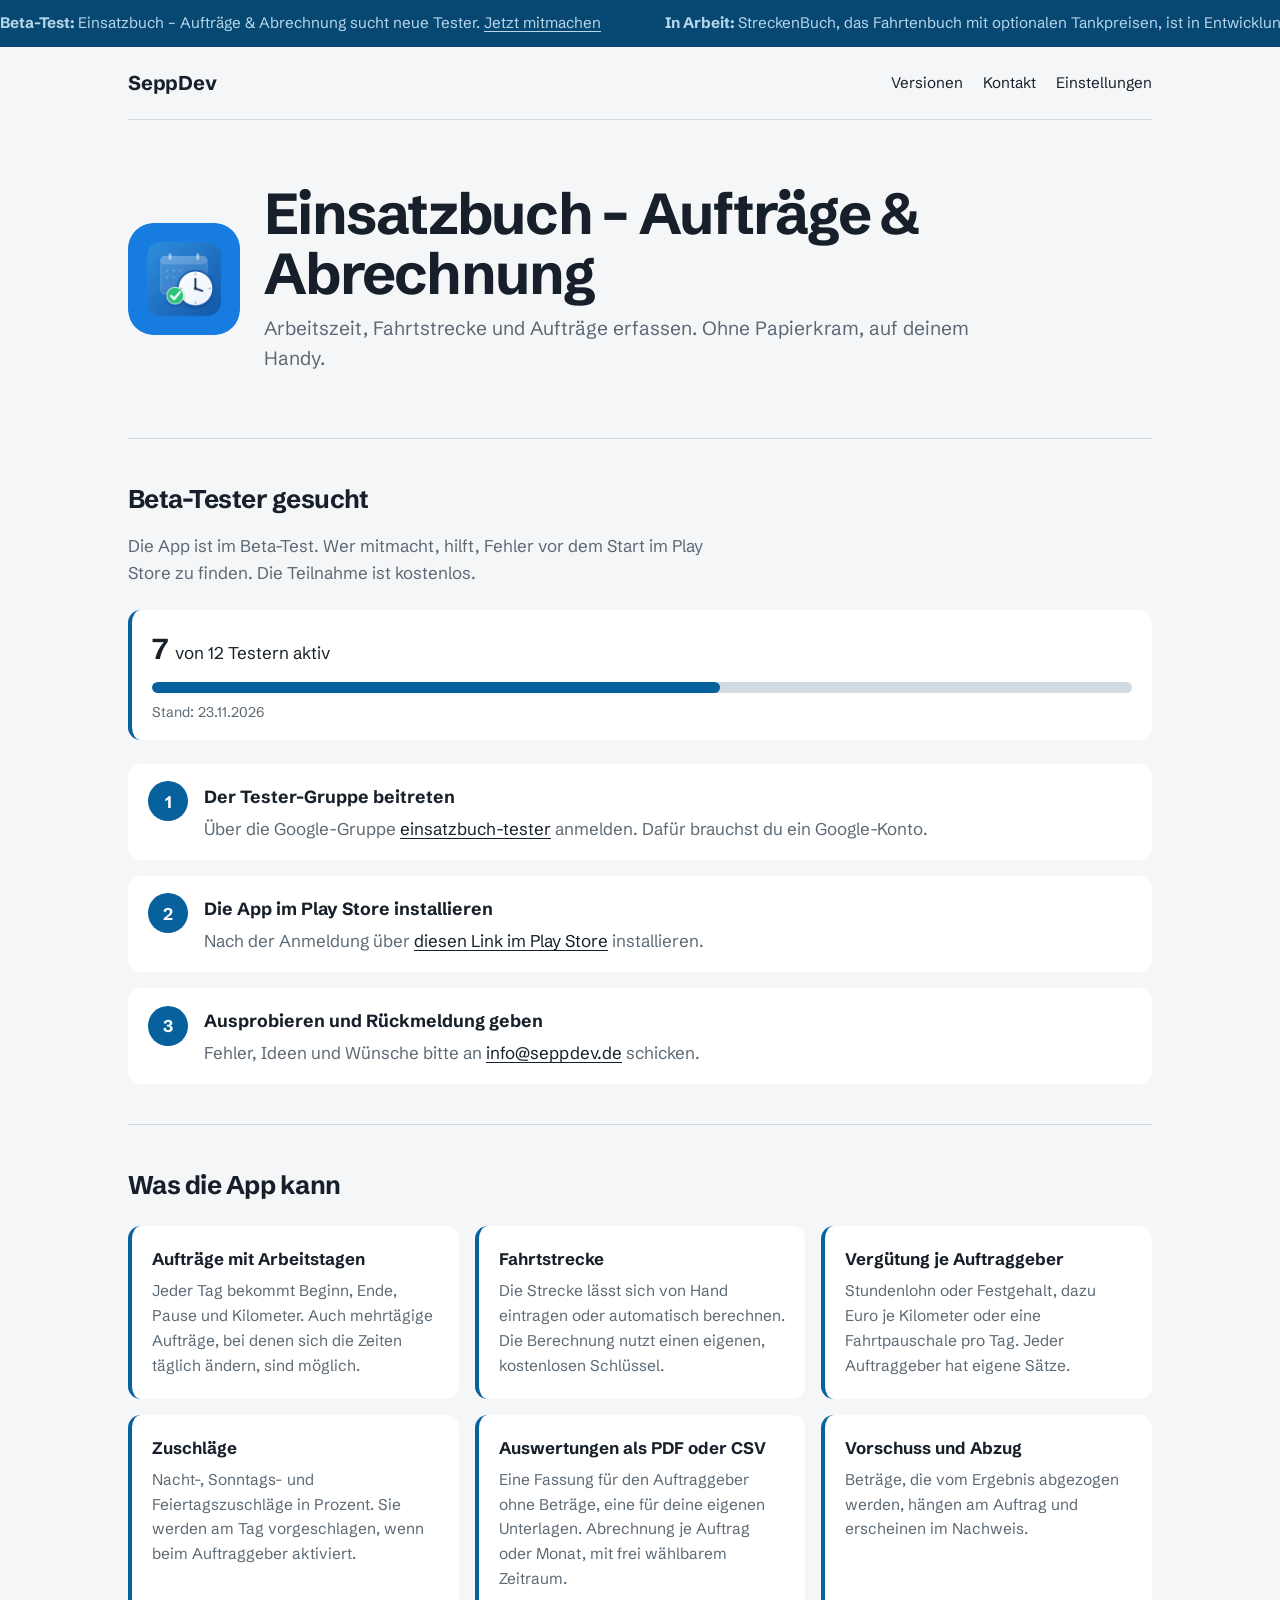
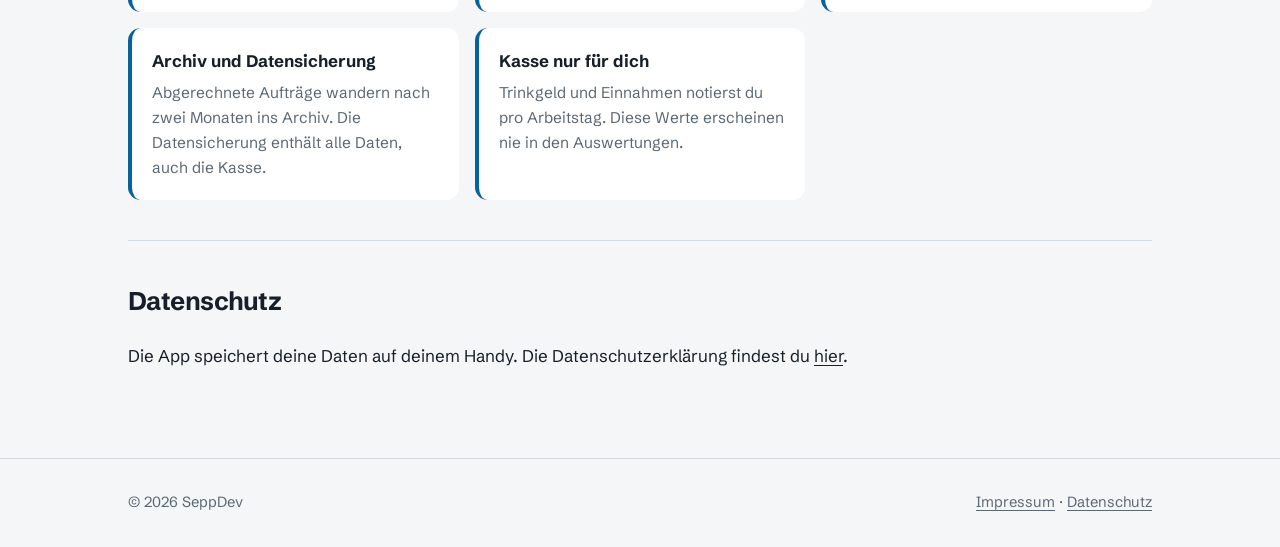
==== commit 04e26cbb: "Blaue Leiste als Laufschrift mit beiden Apps Co-Authored-By: Claude Sonnet 5.5 <noreply@anthropic.co" ====
--- a/einsatzbuch/index.html
+++ b/einsatzbuch/index.html
@@ -146,5 +146,6 @@
   }).catch(function () {});
 })();
 </script>
+<script src="../ticker.js"></script>
 </body>
 </html>
--- a/style.css
+++ b/style.css
@@ -203,3 +203,46 @@
 @media (prefers-reduced-motion: reduce) { .tester-count .bar span { transition: none; } }
 
 .visually-hidden { position: absolute; width: 1px; height: 1px; overflow: hidden; clip: rect(0 0 0 0); white-space: nowrap; }
+
+/* Versionsverlauf kompakt */
+.timeline.compact > li { padding-bottom: calc(1rem * var(--sp)); }
+.timeline.compact h3 { font-size: 1rem; margin-bottom: 0.1rem; }
+.timeline.compact .when { font-size: 0.82rem; margin-bottom: 0.2rem; }
+.timeline.compact ul { font-size: 0.9rem; line-height: 1.45; padding-left: 0.9rem; }
+.timeline.compact li li { margin: 0; }
+.timeline.compact p { margin: 0; }
+.timeline.compact .when { margin-bottom: 0.1rem; }
+.timeline.compact ul { line-height: 1.4; }
+.timeline.compact > li { padding-bottom: calc(0.9rem * var(--sp)); }
+
+/* Versionsverlauf: aufklappbar */
+.tl-tools { display: flex; gap: 0.5rem; margin-bottom: 1rem; }
+.btn-small { padding: 0.4rem 0.8rem; font-size: 0.88rem; border-radius: calc(0.5rem * var(--rs)); }
+.timeline.compact > li { padding-bottom: calc(0.55rem * var(--sp)); }
+.timeline details summary {
+  display: flex; align-items: baseline; flex-wrap: wrap; gap: 0.15rem 0.75rem;
+  cursor: pointer; list-style: none; padding: 0.15rem 1.6rem 0.15rem 0; position: relative;
+}
+.timeline details summary::-webkit-details-marker { display: none; }
+.timeline details summary::after {
+  content: ""; position: absolute; right: 0.3rem; top: 0.55rem; width: 0.5rem; height: 0.5rem;
+  border-right: 2px solid var(--ink-soft); border-bottom: 2px solid var(--ink-soft);
+  transform: rotate(45deg); transition: transform .15s ease;
+}
+.timeline details[open] summary::after { transform: rotate(-135deg); top: 0.7rem; }
+.timeline details summary h3 { margin: 0; }
+.timeline details summary .when { margin: 0; font-size: 0.82rem; color: var(--ink-soft); }
+.timeline details summary .count { margin-left: auto; font-size: 0.8rem; color: var(--ink-soft); }
+.timeline > li.current details summary .when { color: var(--accent-ink); font-weight: 600; }
+.timeline details ul { margin: 0.35rem 0 0.3rem; }
+@media (prefers-reduced-motion: reduce) { .timeline details summary::after { transition: none; } }
+.timeline details h4 { margin: 0.55rem 0 0.1rem; font-size: 0.85rem; color: var(--ink); }
+.timeline details h4 + ul { margin-top: 0.1rem; }
+
+/* Laufschrift in der blauen Leiste */
+.beta-bar.ticker { overflow: hidden; padding-inline: 0; }
+.ticker-track { display: flex; width: max-content; animation: ticker-run 30s linear infinite; }
+.ticker:hover .ticker-track, .ticker:focus-within .ticker-track { animation-play-state: paused; }
+.ticker-seg { display: flex; flex: none; }
+.ticker-item { flex: none; white-space: nowrap; padding-right: 4rem; }
+@keyframes ticker-run { to { transform: translateX(-50%); } }
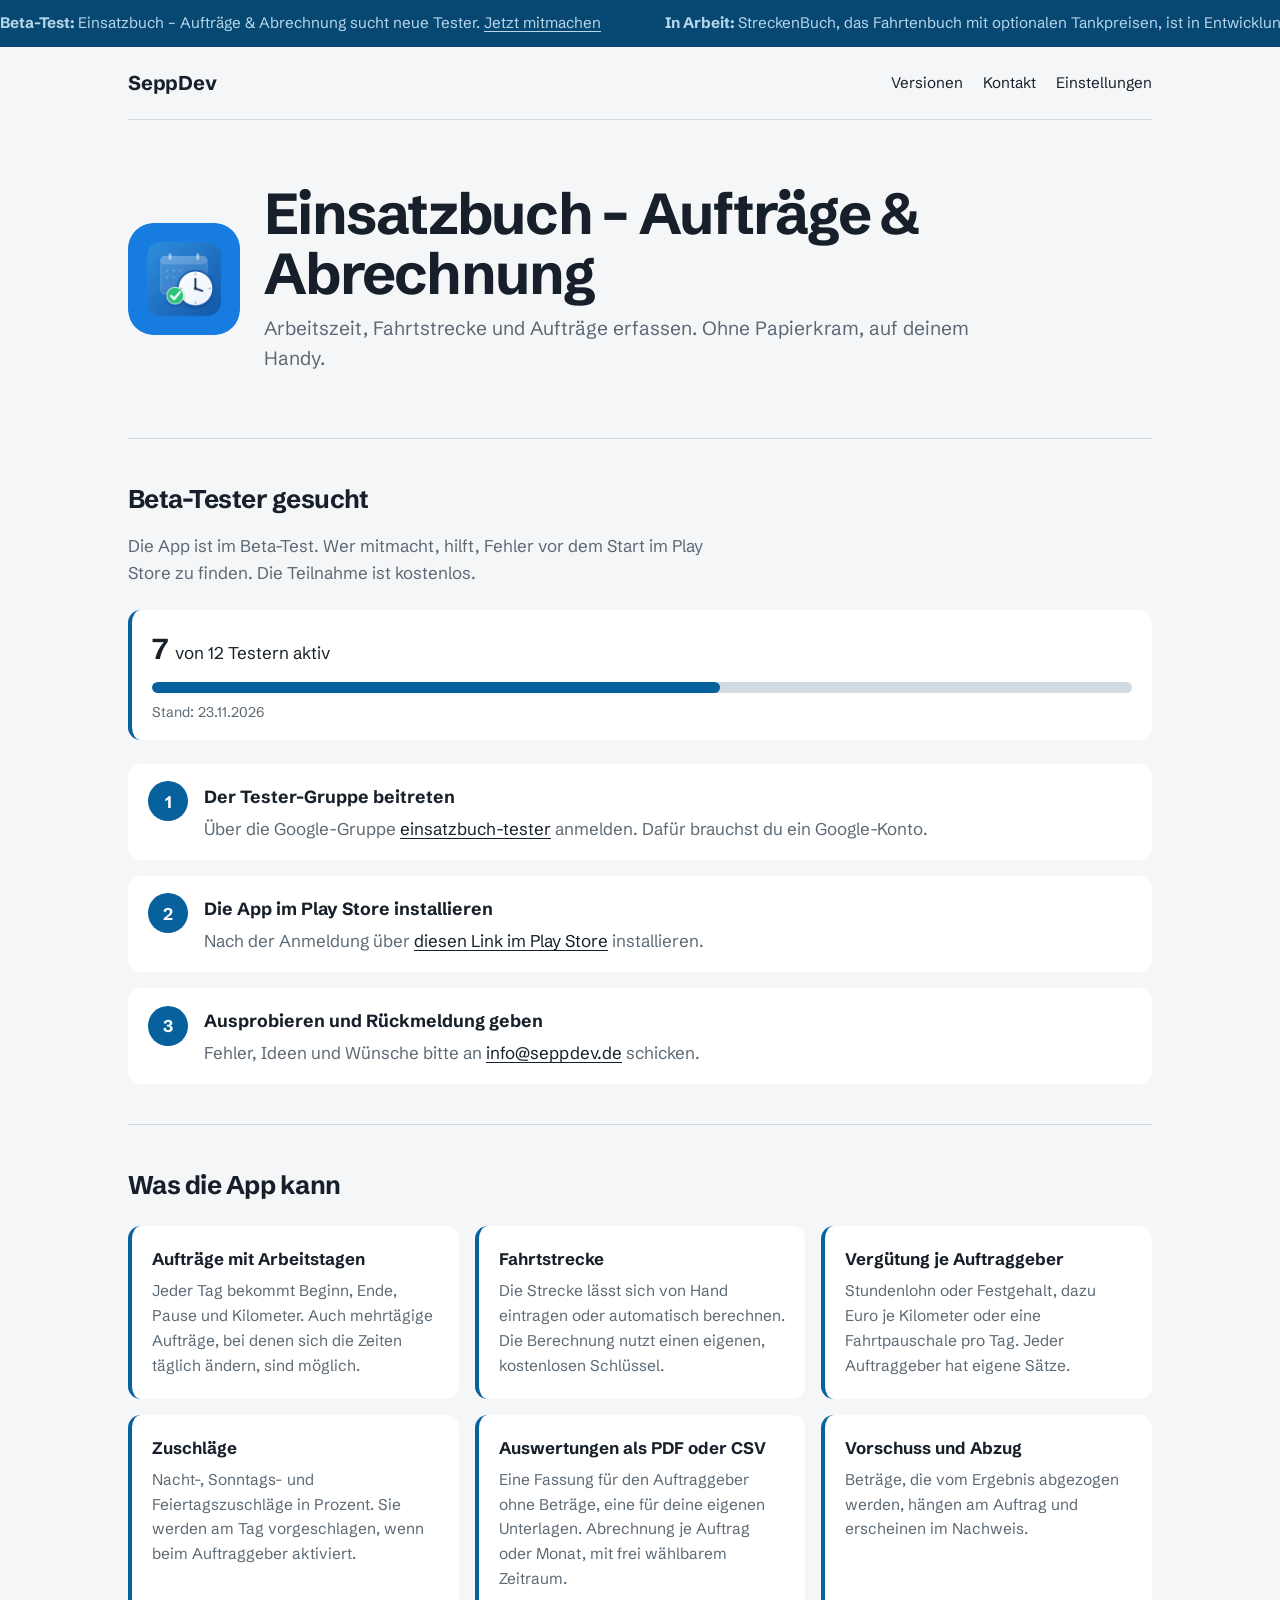
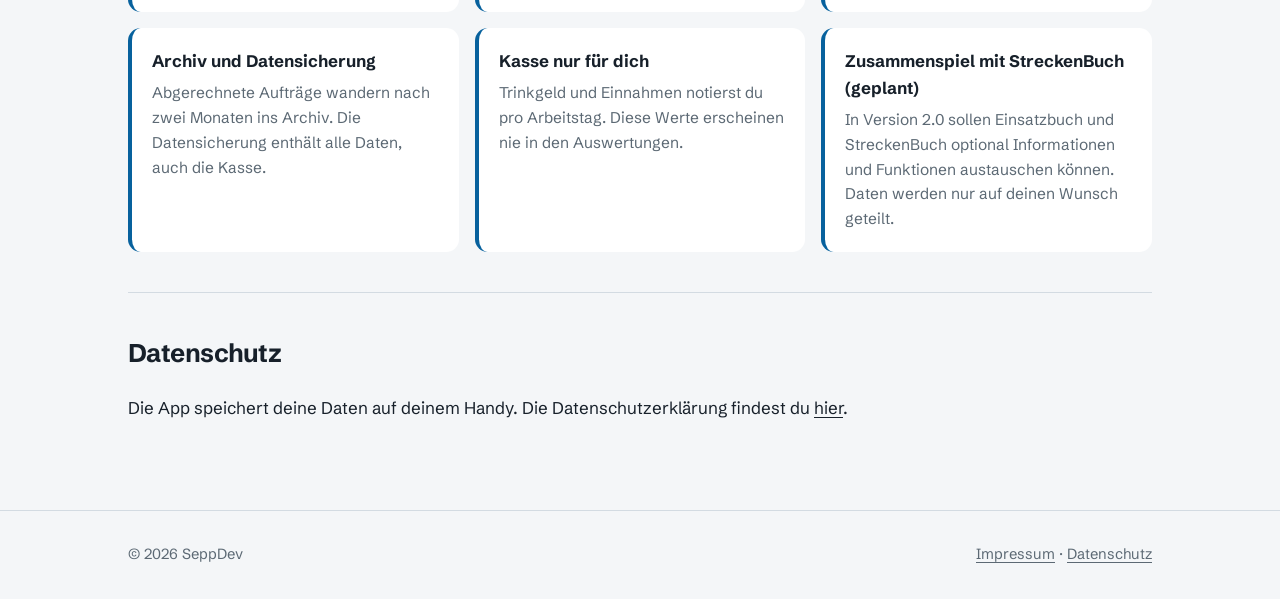
==== commit 29e8b291: "Dokumentation: App-übergreifendes Zusammenspiel (EBP 2.0, SBP 1.0 geplant) Co-Authored-By: Claude So" ====
--- a/einsatzbuch/index.html
+++ b/einsatzbuch/index.html
@@ -8,8 +8,8 @@
   <link rel="preconnect" href="https://fonts.googleapis.com">
   <link rel="preconnect" href="https://fonts.gstatic.com" crossorigin>
   <link href="https://fonts.googleapis.com/css2?family=Schibsted+Grotesk:wght@400;600;700&display=swap" rel="stylesheet">
-  <link rel="stylesheet" href="../style.css">
-  <script src="../theme.js"></script>
+  <link rel="stylesheet" href="../style.css?v=3">
+  <script src="../theme.js?v=3"></script>
 </head>
 <body>
 
@@ -104,6 +104,10 @@
         <h3>Kasse nur für dich</h3>
         <p>Trinkgeld und Einnahmen notierst du pro Arbeitstag. Diese Werte erscheinen nie in den Auswertungen.</p>
       </article>
+          <article class="feature">
+        <h3>Zusammenspiel mit StreckenBuch (geplant)</h3>
+        <p>In Version 2.0 sollen Einsatzbuch und StreckenBuch optional Informationen und Funktionen austauschen können. Daten werden nur auf deinen Wunsch geteilt.</p>
+      </article>
     </div>
   </section>
 
@@ -146,6 +150,6 @@
   }).catch(function () {});
 })();
 </script>
-<script src="../ticker.js"></script>
+<script src="../ticker.js?v=3"></script>
 </body>
 </html>
